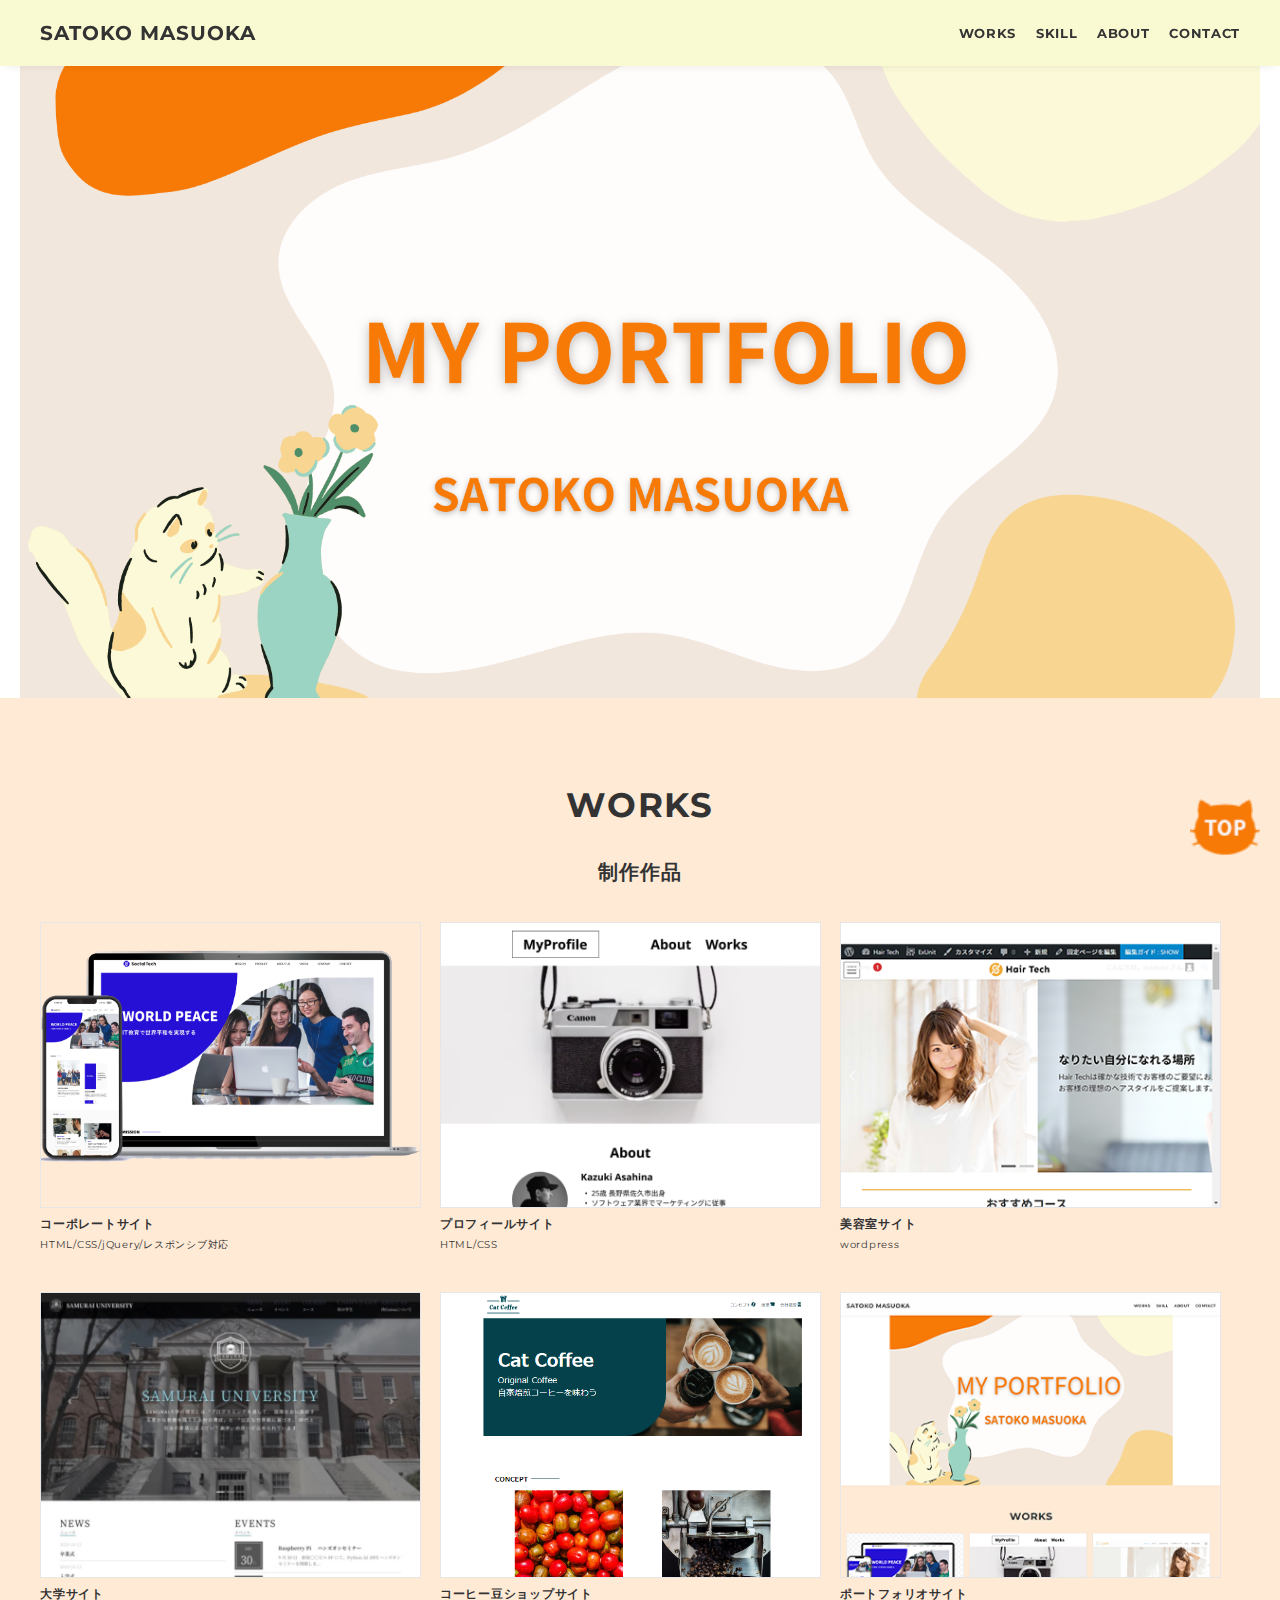
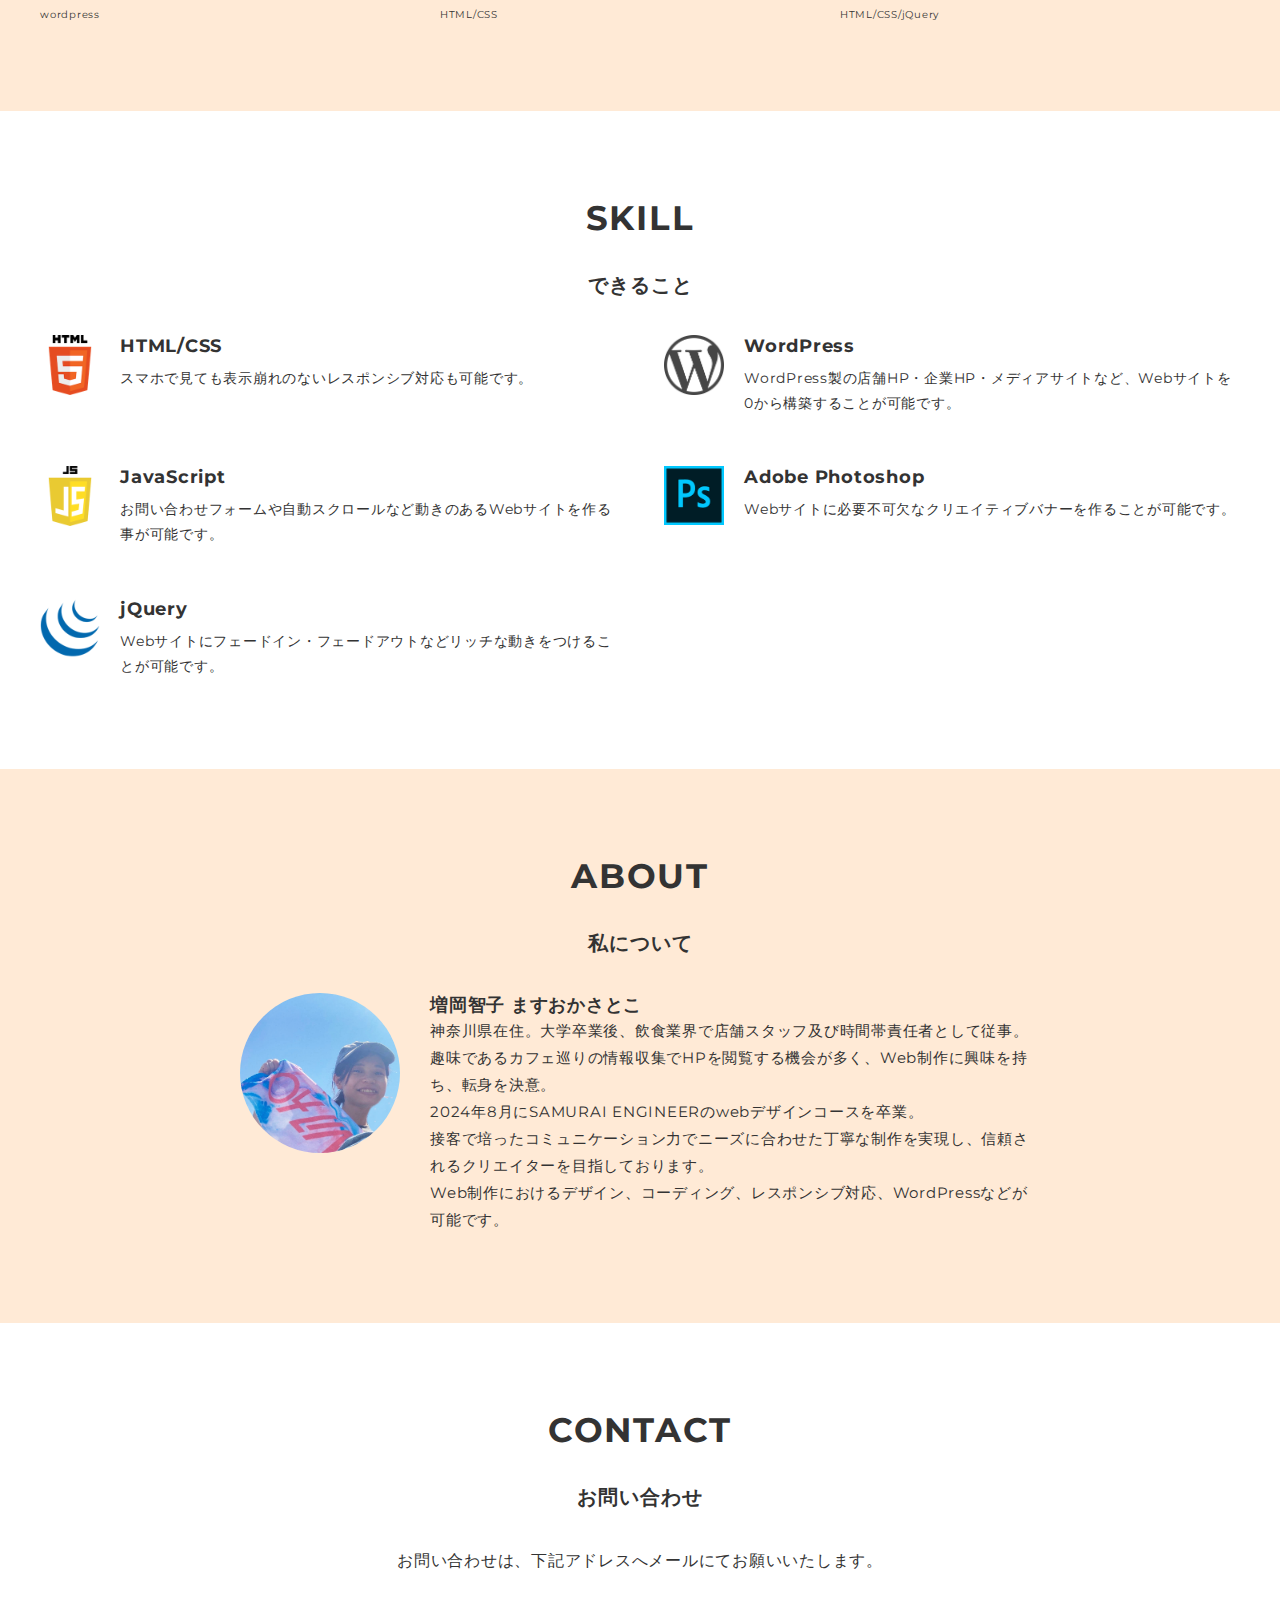
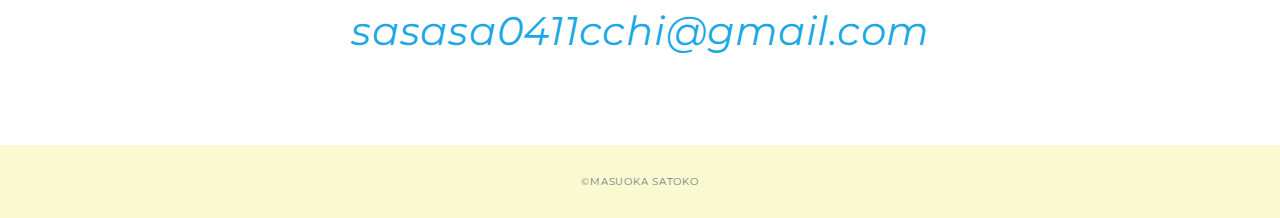
==== index.html @ 1069c5a1 "初回コミット" ====
<!DOCTYPE html>
<html>
<head>
  <meta charset="utf-8">
  <meta name="discription" content="増岡智子のポートフォリオサイトです。">
  <meta name="viewport" content="width=device-width, initial-scale=1.0, maximum-scale=1.0, minimum-scale=1.0" >
  <title>増岡智子　ポートフォリオ</title>
  <link rel="preconnect" href="https://fonts.gstatic.com">
  <link href="https://fonts.googleapis.com/css2?family=Montserrat:wght@400;700&display=swap" rel="stylesheet">
  <link href="https://fonts.googleapis.com/css?family=Material+Icons+Outlined" rel="stylesheet">
  <link href="css/ress.css" media="all" rel="stylesheet" type="text/css" />
  <link href="css/style.css" media="all" rel="stylesheet" type="text/css" />
  
  <script src="https://ajax.googleapis.com/ajax/libs/jquery/3.6.0/jquery.min.js"></script>
  <script src="https://code.jquery.com/jquery-3.6.0.js" integrity="sha256-H+K7U5CnXl1h5ywQfKtSj8PCmoN9aaq30gDh27Xc0jk=" crossorigin="anonymous"></script>
  <script type='text/javascript' src="js/script.js"></script>
</head>

<body>


    <!-- header -->
    <header class="header ">
      <div class="container">
        <h1 class="header-logo">
          <a href="#">SATOKO MASUOKA</a>
        </h1>
        <nav class="gnav">
          <ul class="gnav-list">
            <li class="gnav-item"><a href="#works">WORKS</a></li>
            <li class="gnav-item"><a href="#skill">SKILL</a></li>
            <li class="gnav-item"><a href="#about">ABOUT</a></li>
            <li class="gnav-item"><a href="#contact">CONTACT</a></li>
          </ul>
        </nav>
      </div>
    </header>
    <!-- /header -->

    <main class="content">

      <!-- mv -->
      <div class="mv">
        <div class="mv-container">
          <img src="img/main-4.png" alt="メインビジュアル">
        </div>
      </div>
      <!-- /mv -->

      <!-- works -->
      <section class="works section" id="works">
        <div class="container">
          <h2 class="title">WORKS</h2>
          <h3 class="subtitle">制作作品</h3>
          <div class="works-list">
            <a class="works-item" href="works-1.html">
              <div class="works-img"><img src="img/works/html1mockup.png" alt="HTML1モックアップ" /></div>
              <p class="works-name">コーポレートサイト</p>
              <p class="works-info">HTML/CSS/jQuery/レスポンシブ対応</p>
            </a>
            <a class="works-item" href="works-2.html">
              <div class="works-img"><img src="img/works/html2.png" alt="HTML2" /></div>
              <p class="works-name">プロフィールサイト</p>
              <p class="works-info">HTML/CSS</p>
            </a>
            <a class="works-item" href="works-3.html">
              <div class="works-img"><img src="img/works/wordpress1.png" alt="wordpress1" /></div>
              <p class="works-name">美容室サイト</p>
              <p class="works-info">wordpress</p>
            </a>
            <a class="works-item" href="works-4.html">
              <div class="works-img"><img src="img/works/wordpress2.png" alt="wordpress2" /></div>
              <p class="works-name">大学サイト</p>
              <p class="works-info">wordpress</p>
            </a>
            <a class="works-item" href="works-5.html">
              <div class="works-img"><img src="img/works/html3.png" alt="html3" /></div>
              <p class="works-name">コーヒー豆ショップサイト</p>
              <p class="works-info">HTML/CSS</p>
            </a>
            <a class="works-item" href="works-6.html">
              <div class="works-img"><img src="img/works/html4-3.png" alt="HTML4" /></div>
              <p class="works-name">ポートフォリオサイト</p>
              <p class="works-info">HTML/CSS/jQuery</p>
            </a>
          </div>
        </div>
      </section>
      <!-- /works -->

      <!-- skill -->
      <section class="skill section" id="skill">
        <div class="container">
          <h2 class="title">SKILL</h2>
          <h3 class="subtitle">できること</h3>
          <div class="skill-list">
            <div class="skill-item">
              <p class="skill-img"><img src="img/skills/html.png" alt="html"></p>
              <div class="skill-body">
                <h3 class="skill-name">HTML/CSS</h3>
                <p class="skill-text">
                  スマホで見ても表示崩れのないレスポンシブ対応も可能です。</p>
              </div>
            </div>
            <div class="skill-item">
              <p class="skill-img"><img src="img/skills/wordpress.png" alt="wordpress"></p>
              <div class="skill-body">
                <h3 class="skill-name">WordPress</h3>
                <p class="skill-text">
                  WordPress製の店舗HP・企業HP・メディアサイトなど、Webサイトを0から構築することが可能です。</p>
              </div>
            </div>
            <div class="skill-item">
              <p class="skill-img"><img src="img/skills/js.png" alt="javascript"></p>
              <div class="skill-body">
                <h3 class="skill-name">JavaScript</h3>
                <p class="skill-text">
                  お問い合わせフォームや自動スクロールなど動きのあるWebサイトを作る事が可能です。</p>
              </div>
            </div>
            <div class="skill-item">
              <p class="skill-img"><img src="img/skills/photoshop.png" alt="photoshop"></p>
              <div class="skill-body">
                <h3 class="skill-name">Adobe Photoshop</h3>
                <p class="skill-text">
                  Webサイトに必要不可欠なクリエイティブバナーを作ることが可能です。</p>
              </div>
            </div>
            <div class="skill-item">
              <p class="skill-img"><img src="img/skills/jquery.png" alt="jquery"></p>
              <div class="skill-body">
                <h3 class="skill-name">jQuery</h3>
                <p class="skill-text">
                  Webサイトにフェードイン・フェードアウトなどリッチな動きをつけることが可能です。</p>
              </div>
            </div>
          </div>
        </div>
      </section>
      <!-- /skill -->

      <!-- about -->
      <section class="about section" id="about">
        <div class="container">
          <h2 class="title">ABOUT</h2>
          <h3 class="subtitle">私について</h3>
          <div class="profile">
            <p class="profile-img">
              <img src="img/about1.jpg" alt="about">
            </p>
            <div class="profile-body">
              <h3>
                増岡智子        ますおかさとこ
              </h3>
              <p>
                神奈川県在住。大学卒業後、飲食業界で店舗スタッフ及び時間帯責任者として従事。趣味であるカフェ巡りの情報収集でHPを閲覧する機会が多く、Web制作に興味を持ち、転身を決意。<br>
                2024年8月にSAMURAI ENGINEERのwebデザインコースを卒業。<br>
                接客で培ったコミュニケーション力でニーズに合わせた丁寧な制作を実現し、信頼されるクリエイターを目指しております。<br>
                Web制作におけるデザイン、コーディング、レスポンシブ対応、WordPressなどが可能です。
              </p>
              
            </div>
          </div>
        </div>
      </section>
      <!-- /about -->

      <!-- contact -->
      <section class="contact section" id="contact">
        <div class="container">
          <h2 class="title">CONTACT</h2>
          <h3 class="subtitle">お問い合わせ</h3>
          <p class="lead">
            お問い合わせは、下記アドレスへメールにてお願いいたします。
          </p>
          <a href="mailto:sasasa0411cchi@gmail.com">
            <div class="address-area">
              <address>
                sasasa0411cchi@gmail.com
              </address>
            </div>
          </a>
        </div>
      </section>
      <!-- /contact -->
     <!-- TOPに戻るボタン -->
     <p id="pagetop"><a href="#"><img src="img/cat-icon.png" height="70" width="70" alt="ページトップボタン"></a></p>
    </main>

    <!-- footer -->
    <footer class="footer">
      <div class="copyright">&copy;MASUOKA SATOKO</div>
    </footer>
    <!-- /footer -->

  </div>
  
</body>
</html>
---- css/ress.css ----
/*!
 * ress.css • v3.0.1
 * MIT License
 * github.com/filipelinhares/ress
 */

/* # =================================================================
   # Global selectors
   # ================================================================= */

html {
  box-sizing: border-box;
  word-break: normal;
  -moz-tab-size: 4;
  tab-size: 4;

  -webkit-text-size-adjust: 100%; /* Prevent adjustments of font size after orientation changes in iOS */
}

*,
::before,
::after {
  box-sizing: inherit;
  background-repeat: no-repeat; /* Set `background-repeat: no-repeat` to all elements and pseudo elements */
}

::before,
::after {
  vertical-align: inherit;
  text-decoration: inherit; /* Inherit text-decoration and vertical align to ::before and ::after pseudo elements */
}

* {
  margin: 0;
  padding: 0; /* Reset `padding` and `margin` of all elements */
}

/* # =================================================================
   # General elements
   # ================================================================= */

hr {
  overflow: visible; /* Show the overflow in Edge and IE */
  height: 0; /* Add the correct box sizing in Firefox */
}

details,
main {
  display: block; /* Render the `main` element consistently in IE. */
}

summary {
  display: list-item; /* Add the correct display in all browsers */
}

small {
  font-size: 80%; /* Set font-size to 80% in `small` elements */
}

[hidden] {
  display: none; /* Add the correct display in IE */
}

abbr[title] {
  /* Add the correct text decoration in Chrome, Edge, IE, Opera, and Safari */
  text-decoration: underline;
  text-decoration: underline dotted;
  border-bottom: none; /* Remove the bottom border in Chrome 57 */
}

a {
  background-color: transparent; /* Remove the gray background on active links in IE 10 */
}

a:active,
a:hover {
  outline-width: 0; /* Remove the outline when hovering in all browsers */
}

code,
kbd,
pre,
samp {
  font-family: monospace, monospace; /* Specify the font family of code elements */
}

pre {
  font-size: 1em; /* Correct the odd `em` font sizing in all browsers */
}

b,
strong {
  font-weight: bolder; /* Add the correct font weight in Chrome, Edge, and Safari */
}

/* https://gist.github.com/unruthless/413930 */
sub,
sup {
  position: relative;
  font-size: 75%;
  line-height: 0;
  vertical-align: baseline;
}

sub {
  bottom: -.25em;
}

sup {
  top: -.5em;
}

/* # =================================================================
   # Forms
   # ================================================================= */

input {
  border-radius: 0;
}

/* Replace pointer cursor in disabled elements */
[disabled] {
  cursor: default;
}

[type="number"]::-webkit-container-spin-button,
[type="number"]::-webkit-outer-spin-button {
  height: auto; /* Correct the cursor style of increment and decrement buttons in Chrome */
}

[type="search"] {
  outline-offset: -2px; /* Correct the outline style in Safari */

  -webkit-appearance: textfield; /* Correct the odd appearance in Chrome and Safari */
}

[type="search"]::-webkit-search-decoration {
  -webkit-appearance: none; /* Remove the container padding in Chrome and Safari on macOS */
}

textarea {
  overflow: auto; /* Internet Explorer 11+ */
  resize: vertical; /* Specify textarea resizability */
}

button,
input,
optgroup,
select,
textarea {
  font: inherit; /* Specify font inheritance of form elements */
}

optgroup {
  font-weight: bold; /* Restore the font weight unset by the previous rule */
}

button {
  overflow: visible; /* Address `overflow` set to `hidden` in IE 8/9/10/11 */
}

button,
select {
  text-transform: none; /* Firefox 40+, Internet Explorer 11- */
}

/* Apply cursor pointer to button elements */
button,
[type="button"],
[type="reset"],
[type="submit"],
[role="button"] {
  cursor: pointer;
  color: inherit;
}

/* Remove container padding and border in Firefox 4+ */
button::-moz-focus-container,
[type="button"]::-moz-focus-container,
[type="reset"]::-moz-focus-container,
[type="submit"]::-moz-focus-container {
  padding: 0;
  border-style: none;
}

/* Replace focus style removed in the border reset above */
button:-moz-focusring,
[type="button"]::-moz-focus-container,
[type="reset"]::-moz-focus-container,
[type="submit"]::-moz-focus-container {
  outline: 1px dotted ButtonText;
}

button,
html [type="button"],
/* Prevent a WebKit bug where (2) destroys native `audio` and `video`controls in Android 4 */
[type="reset"],
[type="submit"] {
  -webkit-appearance: button; /* Correct the inability to style clickable types in iOS */
}

/* Remove the default button styling in all browsers */
button,
input,
select,
textarea {
  border-style: none;
  background-color: transparent;
}

/* Style select like a standard input */
select {
  -webkit-appearance: none; /* Chrome 41+ */
  -moz-appearance: none; /* Firefox 36+ */
}

select::-ms-expand {
  display: none; /* Internet Explorer 11+ */
}

select::-ms-value {
  color: currentColor; /* Internet Explorer 11+ */
}

legend {
  display: table; /* Correct the text wrapping in Edge and IE */
  max-width: 100%; /* Correct the text wrapping in Edge and IE */
  max-width: 100%; /* Correct the text wrapping in Edge 18- and IE */
  white-space: normal; /* Correct the text wrapping in Edge and IE */
  color: inherit; /* Correct the color inheritance from `fieldset` elements in IE */
  border: 0; /* Correct `color` not being inherited in IE 8/9/10/11 */
}

::-webkit-file-upload-button {
  font: inherit; /* Change font properties to `inherit` in Chrome and Safari */
  color: inherit;
  /* Correct the inability to style clickable types in iOS and Safari */

  -webkit-appearance: button;
}

/* # =================================================================
   # Specify media element style
   # ================================================================= */

img {
  border-style: none; /* Remove border when inside `a` element in IE 8/9/10 */
}

/* Add the correct vertical alignment in Chrome, Firefox, and Opera */
progress {
  vertical-align: baseline;
}

/* # =================================================================
   # Accessibility
   # ================================================================= */

/* Hide content from screens but not screenreaders */
@media screen {
  [hidden~="screen"] {
    display: inherit;
  }
  [hidden~="screen"]:not(:active):not(:focus):not(:target) {
    position: absolute !important;
    clip: rect(0 0 0 0) !important;
  }
}

/* Specify the progress cursor of updating elements */
[aria-busy="true"] {
  cursor: progress;
}

/* Specify the pointer cursor of trigger elements */
[aria-controls] {
  cursor: pointer;
}

/* Specify the unstyled cursor of disabled, not-editable, or otherwise inoperable elements */
[aria-disabled] {
  cursor: default;
}
---- css/style.css ----
body {
  font-family: "Montserrat","Helvetica Neue",Arial,"Hiragino Kaku Gothic ProN","Hiragino Sans",Meiryo,sans-serif;
  font-size: 15px;
  letter-spacing: .05em;
  color: #333;
}

a {
  transition: opacity .3s;
  text-decoration: none;
  color: #1ca9e3;
}

img {
  max-width: 100%;
  height: auto;
  vertical-align: bottom;
  border-style: none;
}



.pc-only {
  display: block;
}

.sp-only {
  display: none;
}



/*--------------------------------
 レイアウト
---------------------------------*/
.wrapper {
  padding-top: 73px;
}

.section {
  padding: 90px 0;
}

.section:nth-of-type(odd) {
  background-color: #ffead6;
}

.container {
  max-width: 1340px;
  margin: 0 auto;
  padding: 0 40px;
}

/*--------------------------------
 見出し
---------------------------------*/
.title {
  font-size: 34px;
  font-weight: bold;
  line-height: 1;
  margin-bottom: 40px;
  text-align: center;
  letter-spacing: .05em;
  color: #333;
}

.subtitle {
  font-size: 20px;
  font-weight: bold;
  line-height: 1;
  margin-bottom: 40px;
  text-align: center;
  letter-spacing: .05em;
  color: #333;
}

.lead {
  font-size: 16px;
  line-height: 1.8;
  margin-bottom: 30px;
}

/*--------------------------------
ヘッダー
---------------------------------*/
.header {
  position: fixed;
  top: 0;
  z-index: 1;
  width: 100%;
  background-color: #fafad2;
  box-shadow: 0 5px 10px -6px rgba(0,0,0,.1);
}

.header .container {
  display: flex;
  align-items: center;
  justify-content: space-between;
  padding: 20px 40px;
}

.header-logo {
  font-size: 20px;
  font-weight: bold;
  line-height: 1.2;
  margin-right: 20px;
  letter-spacing: .05em;
}

.header-logo a {
  color: #333;
}

.gnav-list {
  display: flex;
  justify-content: space-between;
  list-style: none;
}

.gnav-item:not(:last-child) {
  margin-right: 20px;
}

.gnav-item a {
  position: relative;
  font-size: 13px;
  font-weight: bold;
  display: inline-block;
  padding: 5px 0;
  transition: .3s;
  letter-spacing: .05em;
  color: #333;
}
.gnav-item a:after {
  position: absolute;
  bottom: 0;
  left: 50%;
  width: 0;
  height: 3px;
  content: "";
  transition: .3s;
  -webkit-transform: translateX(-50%);
  transform: translateX(-50%);
  background-color: #333;
}

.gnav-item a:hover:after {
  width: 100%;
}

/*--------------------------------
 メインビジュアル
---------------------------------*/
.mv {
  display: flex;
  align-items: center;
  justify-content: center;
  height: auto;
  text-align: center;
}

.mv-container {
  position: relative;
  padding: 0 20px;
}

.mv-container img {
  width: 100%;
  height: 100%;
}

/*--------------------------------
 Works
---------------------------------*/
.works-list {
  display: flex;
  flex-wrap: wrap;
  margin-bottom: -40px;
}

.works-item {
  width: 31.74603%;
  margin-right: 1.58730%;
  margin-bottom: 40px;
  color: #333;
}

.works-item:hover {
  opacity: .9;
}

.works-item:nth-of-type(3n) {
  margin-right: 0;
}

.works-img img {
  border: 1px solid #e6e6e6;
}

.works-name {
  font-size: 12px;
  font-weight: bold;
  margin-top: 8px;
}

.works-info {
  font-size: 10px;
  margin-top: 5px;
}

/*--------------------------------
 Skill
---------------------------------*/
.skill-list {
  display: flex;
  flex-wrap: wrap;
  justify-content: space-between;
  margin-bottom: -50px;
}

.skill-item {
  display: flex;
  align-items: flex-start;
  justify-content: space-between;
  width: 48%;
  margin-bottom: 50px;
}

.skill-img {
  width: 60px;
  height: auto;
  margin-right: 20px;
}

.skill-body {
  flex: 1;
}

.skill-name {
  margin-bottom: 10px;
}

.skill-text {
  font-size: 14px;
  line-height: 1.8;
}

/*--------------------------------
 About
---------------------------------*/
.profile {
  display: flex;
  flex-wrap: wrap;
  max-width: 800px;
  margin: 0 auto;
}
.profile-img {
  width: 20%;
  margin-right: 30px;
  border-radius: 50%;
}
.profile-img img {
  border-radius: 50%;
}
.profile-body {
  flex: 1;
}

.profile-body p {
  font-size: 15px;
  line-height: 1.8;
}

.profile-body p:not(:last-child) {
  margin-bottom: 30px;
}

/*--------------------------------
 Contact
---------------------------------*/
.contact {
  text-align: center;
}

.contact-item:not(:last-child) {
  margin-right: 10px;
}

.contact-text {
  margin-top: 10px;
}

.address-area {
  font-size: 40px;
}

/*--------------------------------
 ページトップ
---------------------------------*/
/* TOPに戻るボタン */
#pagetop {    
  position: fixed;
  bottom: 38px;
  right: 20px;
}

/*--------------------------------
 フッター
---------------------------------*/
.footer {
  padding: 30px;
  background-color: #fafad2;
}

.copyright {
  font-size: 10px;
  text-align: center;
  color: #797979;
}

/*--------------------------------
 下層：Worksページ
---------------------------------*/
.article {
  padding: 80px 0;
}

.article-container {
  max-width: 1040px;
  margin: 0 auto;
  padding: 0 20px;
}

.article-title {
  margin-bottom: 30px;
  text-align: center;
}

.article-body {
  max-width: 720px;
  margin: 0 auto;
  margin-bottom: 80px;
}

.article-body h3 {
  position: relative;
  font-size: 18px;
  margin-bottom: 5px;
  padding-left: 1em;
}

.article-body img {
  width: 100%;
  height: auto;
}

.article-body h3:not(:first-child) {
  margin-top: 50px;
}

.article-body h3::before {
  position: absolute;
  top: 0;
  left: 0;
  width: 4px;
  height: 100%;
  content: "";
  border-radius: 3px;
  background-color: #333;
}

.article-body p {
  font-size: 15px;
  line-height: 1.8;
  margin-bottom: 30px;
}

.home-link {
  text-align: center;
}

/*media Queries 767
----------------------------------------------------*/
@media screen and (max-width: 767px) {
  body {
    font-size: 14px;
  }

  .pc-only {
    display: none;
  }

  .sp-only {
    display: block;
  }

  /* 見出し */
  .title {
    font-size: 26px;
    margin-bottom: 20px;
  }

  .lead {
    font-size: 14px;
    line-height: 1.7;
    margin-bottom: 20px;
  }

  /* レイアウト */
  .wrapper {
    padding-top: 57px;
  }

  .section {
    padding: 60px 0;
  }

  .container {
    padding: 0 20px;
  }

  /* ヘッダー */
  .header .container {
    padding: 15px;
  }

  .header-logo {
    font-size: 15px;
    margin-right: 15px;
  }

  .gnav-item:not(:last-child) {
    margin-right: 10px;
  }

  .gnav-item a {
    font-size: 10px;
  }

  .gnav-item a:after {
    display: none;
  }

  /*  メインビジュアル */
  .mv {
    height: 40vh;
  }

  .mv-container {
    padding: 0 20px;
  }

  .mv-title {
    font-size: 30px;
  }
  .mv-subtitle {
    font-size: 16px;
    margin-bottom: 20px;
  }

  .mv-text {
    top: 75%;
    font-size: 14px;
    line-height: 1.7;
  }

  /* Works */
  .works-name {
    font-size: 12px;
  }

  .works-info {
    margin-top: 3px;
  }

  .works-list {
    justify-content: space-between;
  }

  .works-item {
    flex: 0 0 48%;
    margin-right: 0;
    margin-bottom: 30px;
  }

  /* Skill */
  .skill-list {
    display: block;
    margin-bottom: 0;
  }

  .skill-item {
    width: 100%;
    margin-bottom: 35px;
  }

  .skill-item:last-child {
    margin-bottom: 0;
  }

  .skill-name {
    margin-bottom: 5px;
  }

  .skill-text {
    font-size: 13px;
    line-height: 1.7;
  }

  /* About */
  .profile {
    display: block;
  }
  .profile-img {
    width: 150px;
    margin: 0 auto;
    margin-bottom: 25px;
  }

  .profile-body p {
    font-size: 14px;
    line-height: 1.7;
  }

  .profile-body p:not(:last-child) {
    margin-bottom: 20px;
  }

  /* フッター */
  .footer {
    padding: 20px;
  }

  /* 下層ページ */
  .article {
    padding: 50px 0;
  }

  .article-body h3 {
    font-size: 16px;
    padding-left: .8em;
  }

  .article-body h3:not(:first-child) {
    margin-top: 30px;
  }

  .article-body p {
    font-size: 14px;
    line-height: 1.7;
    margin-bottom: 20px;
  }
}
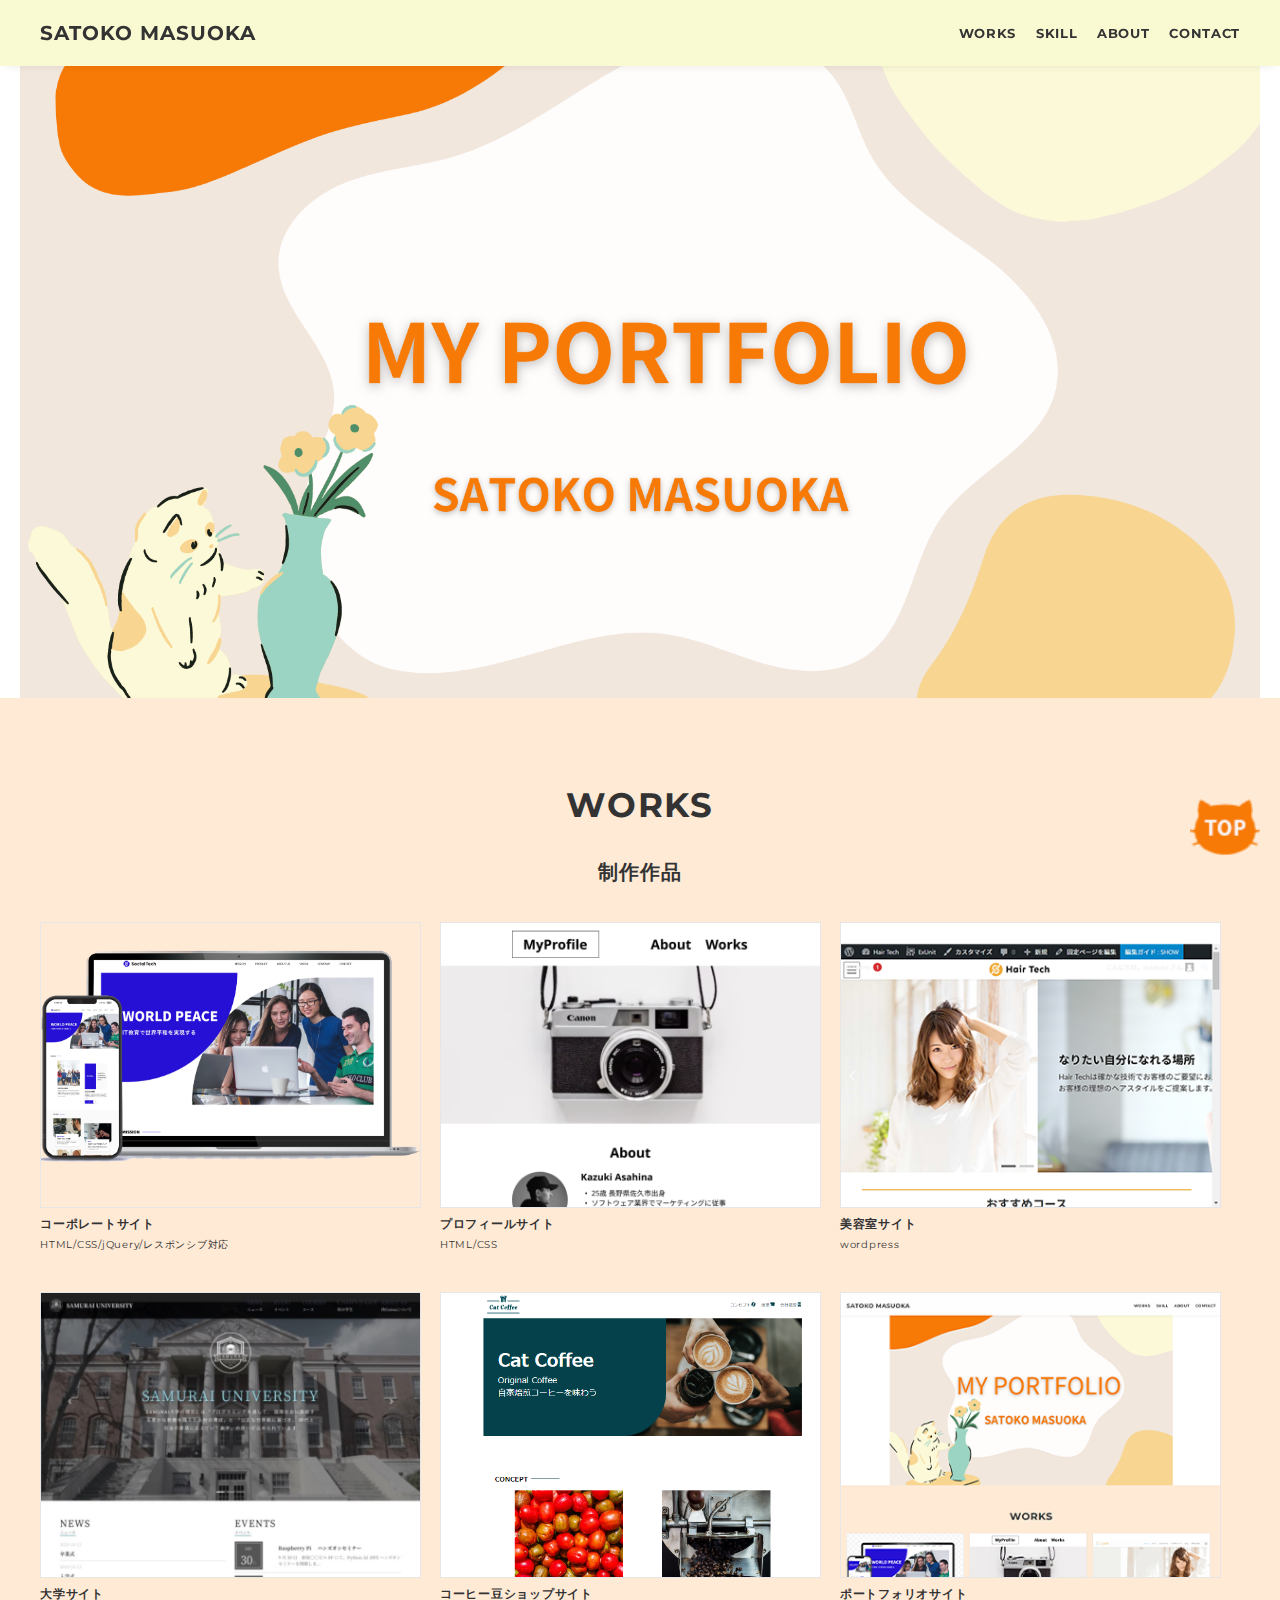
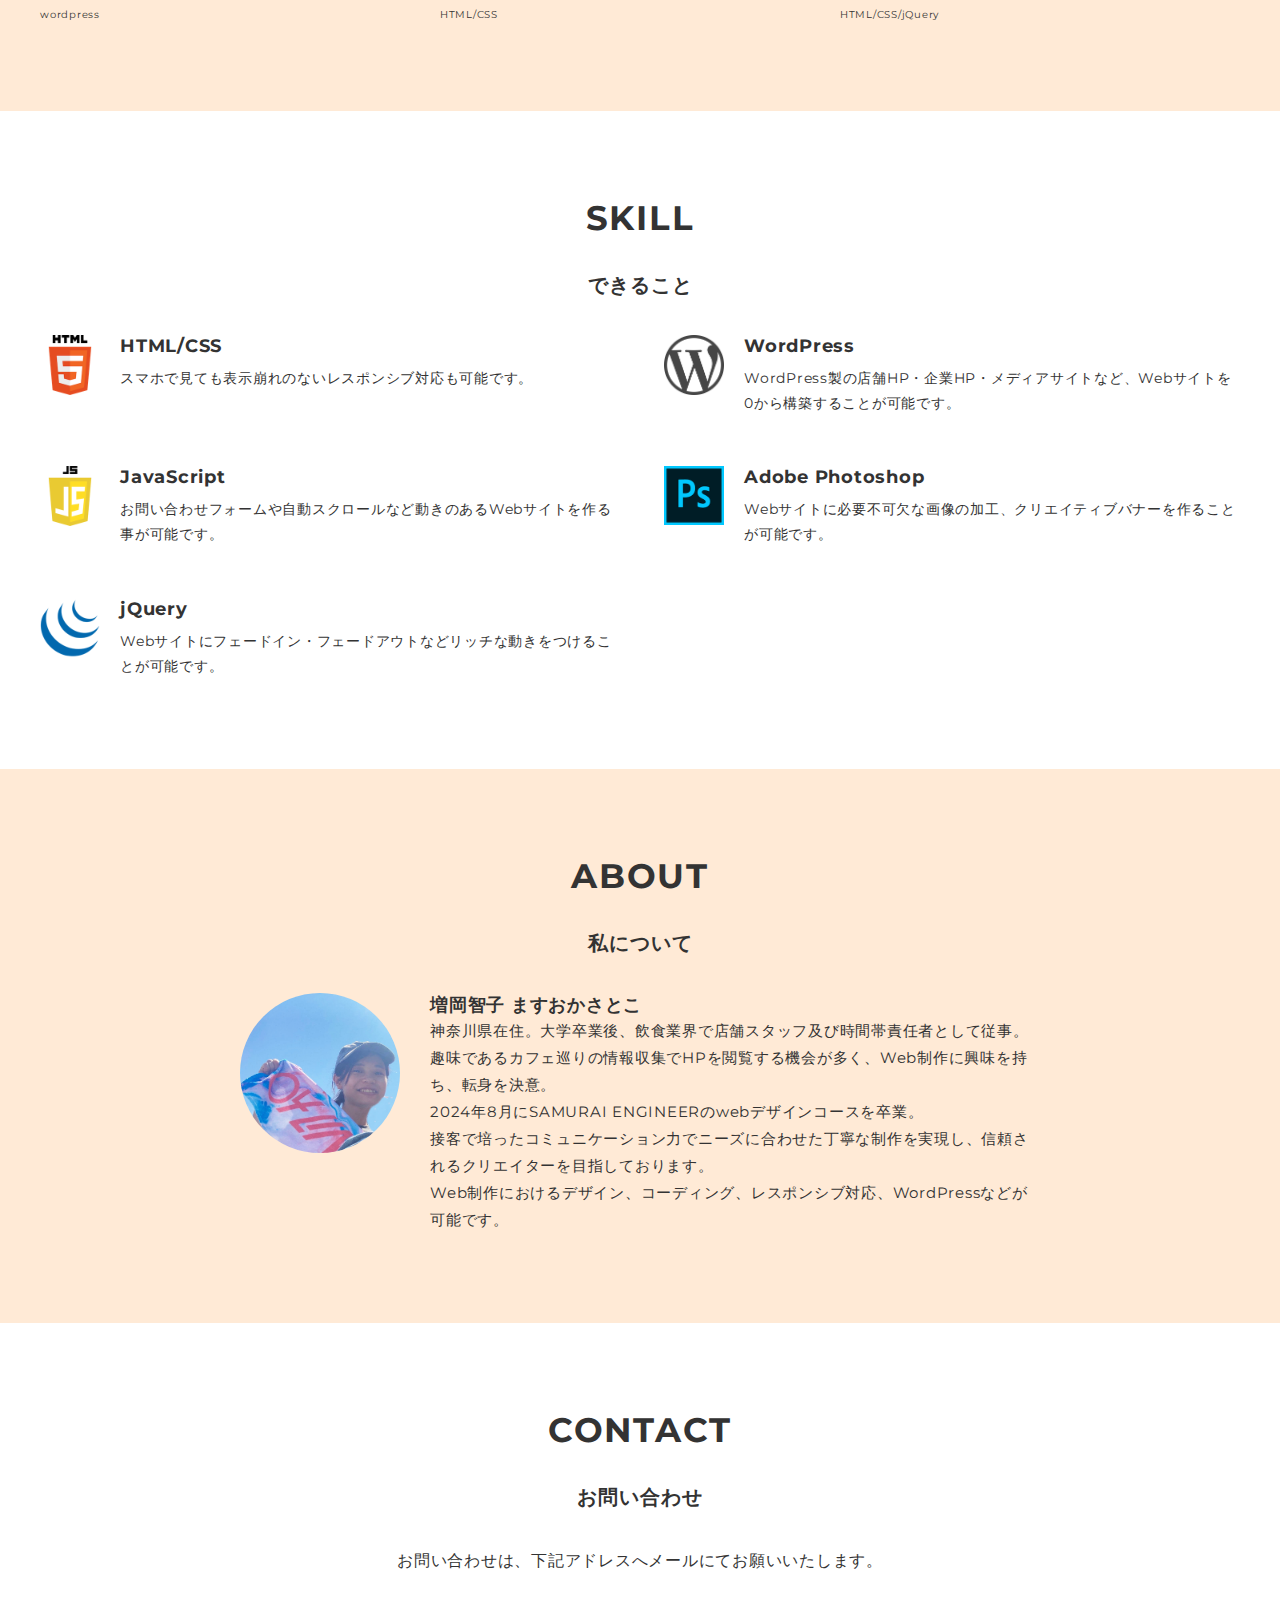
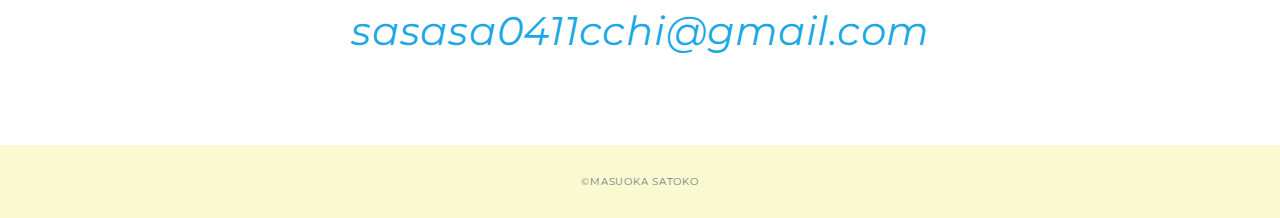
==== commit fab77a48: "初回コミット" ====
--- a/index.html
+++ b/index.html
@@ -123,7 +123,7 @@
               <div class="skill-body">
                 <h3 class="skill-name">Adobe Photoshop</h3>
                 <p class="skill-text">
-                  Webサイトに必要不可欠なクリエイティブバナーを作ることが可能です。</p>
+                  Webサイトに必要不可欠な画像の加工、クリエイティブバナーを作ることが可能です。</p>
               </div>
             </div>
             <div class="skill-item">
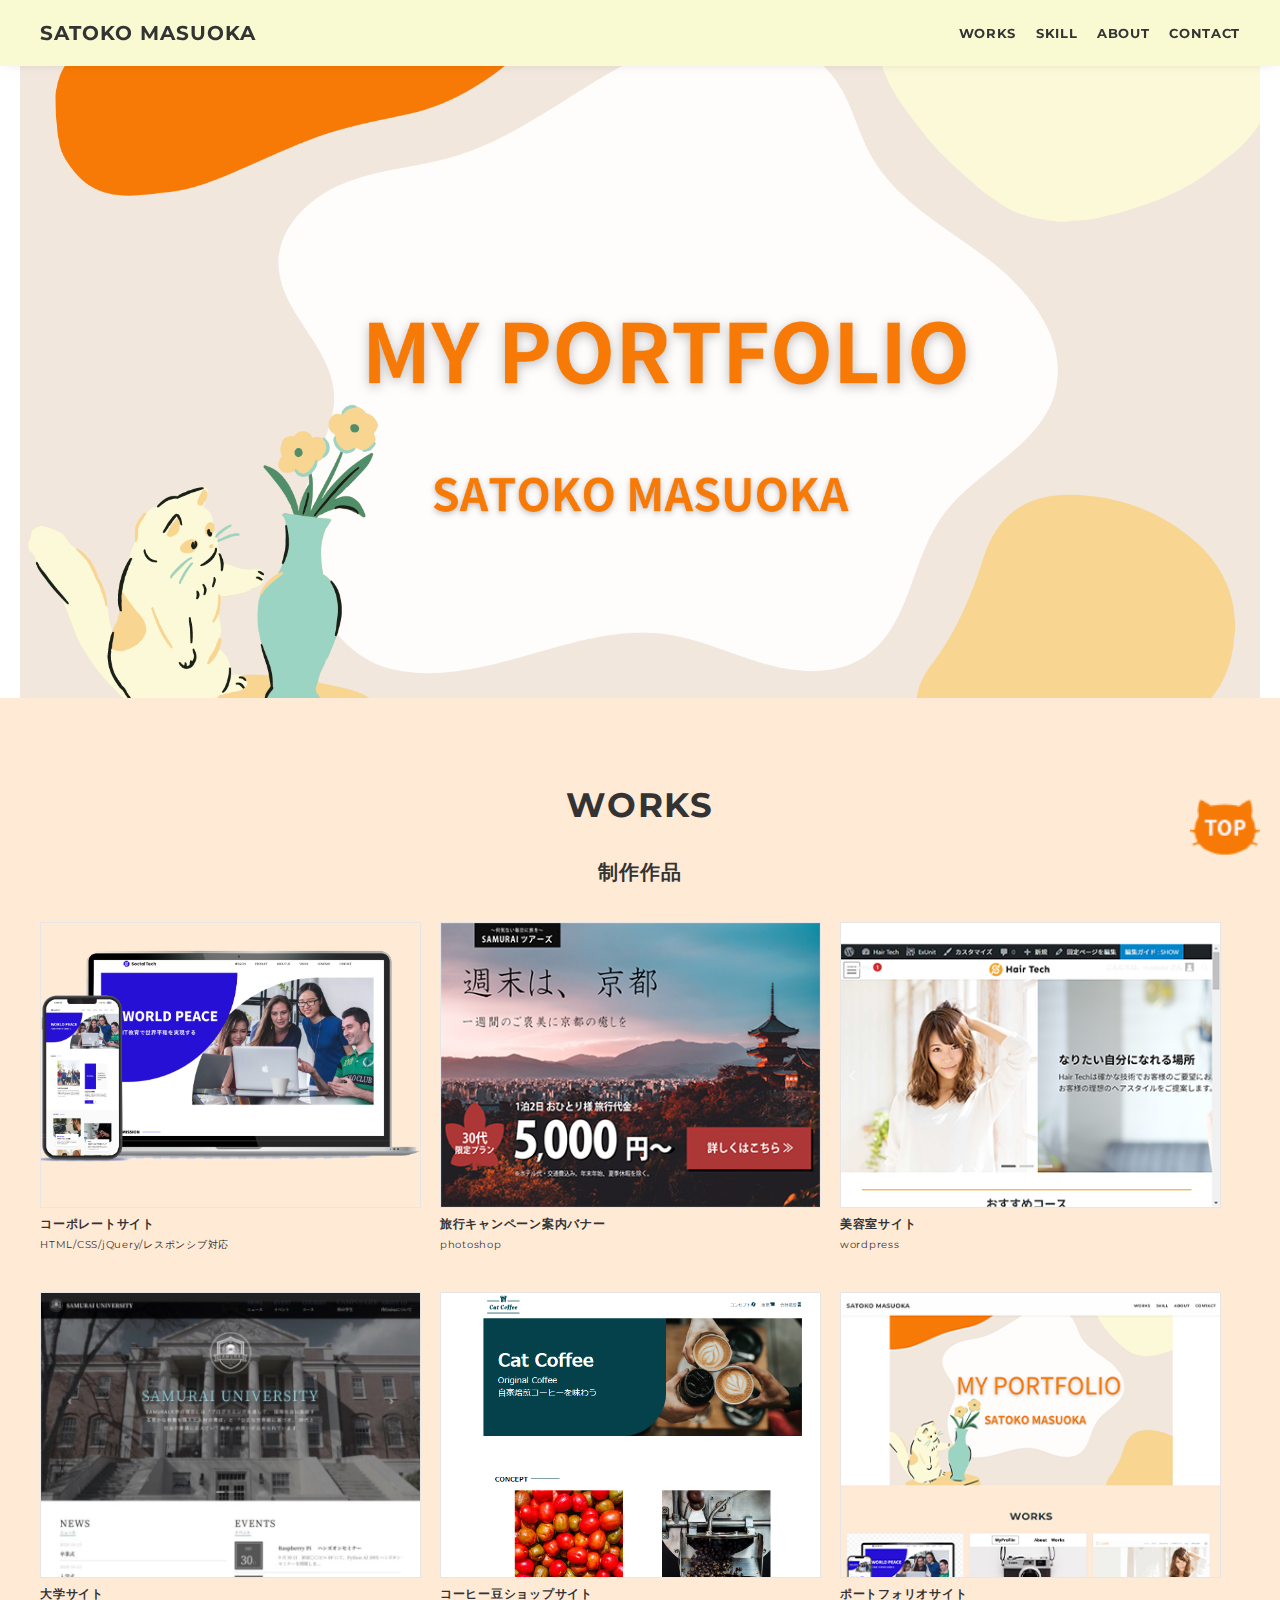
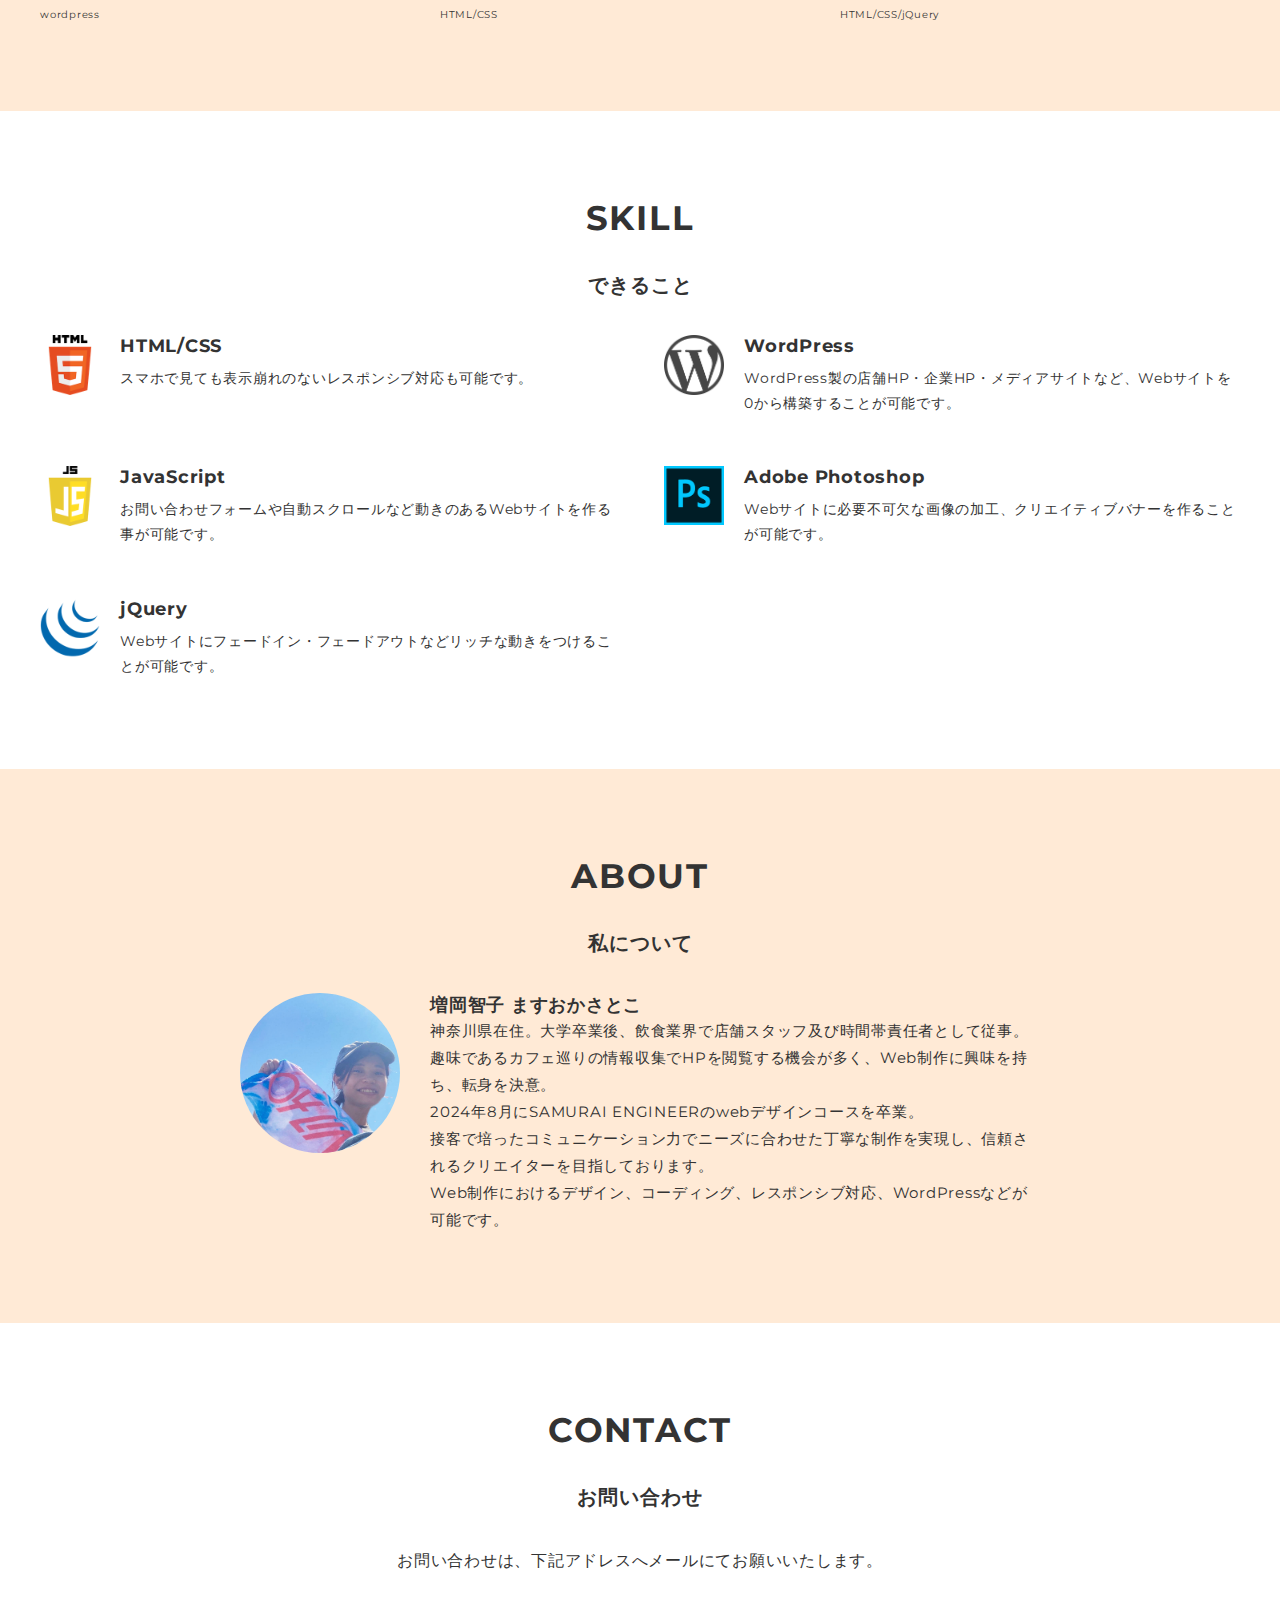
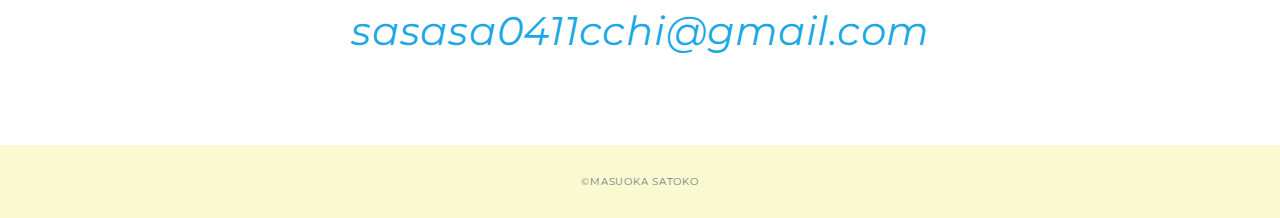
==== commit eda8ff4c: "制作物変更" ====
--- a/index.html
+++ b/index.html
@@ -59,9 +59,9 @@
               <p class="works-info">HTML/CSS/jQuery/レスポンシブ対応</p>
             </a>
             <a class="works-item" href="works-2.html">
-              <div class="works-img"><img src="img/works/html2.png" alt="HTML2" /></div>
-              <p class="works-name">プロフィールサイト</p>
-              <p class="works-info">HTML/CSS</p>
+              <div class="works-img"><img src="img/works/works-2.png" alt="photoshop1" /></div>
+              <p class="works-name">旅行キャンペーン案内バナー</p>
+              <p class="works-info">photoshop</p>
             </a>
             <a class="works-item" href="works-3.html">
               <div class="works-img"><img src="img/works/wordpress1.png" alt="wordpress1" /></div>
